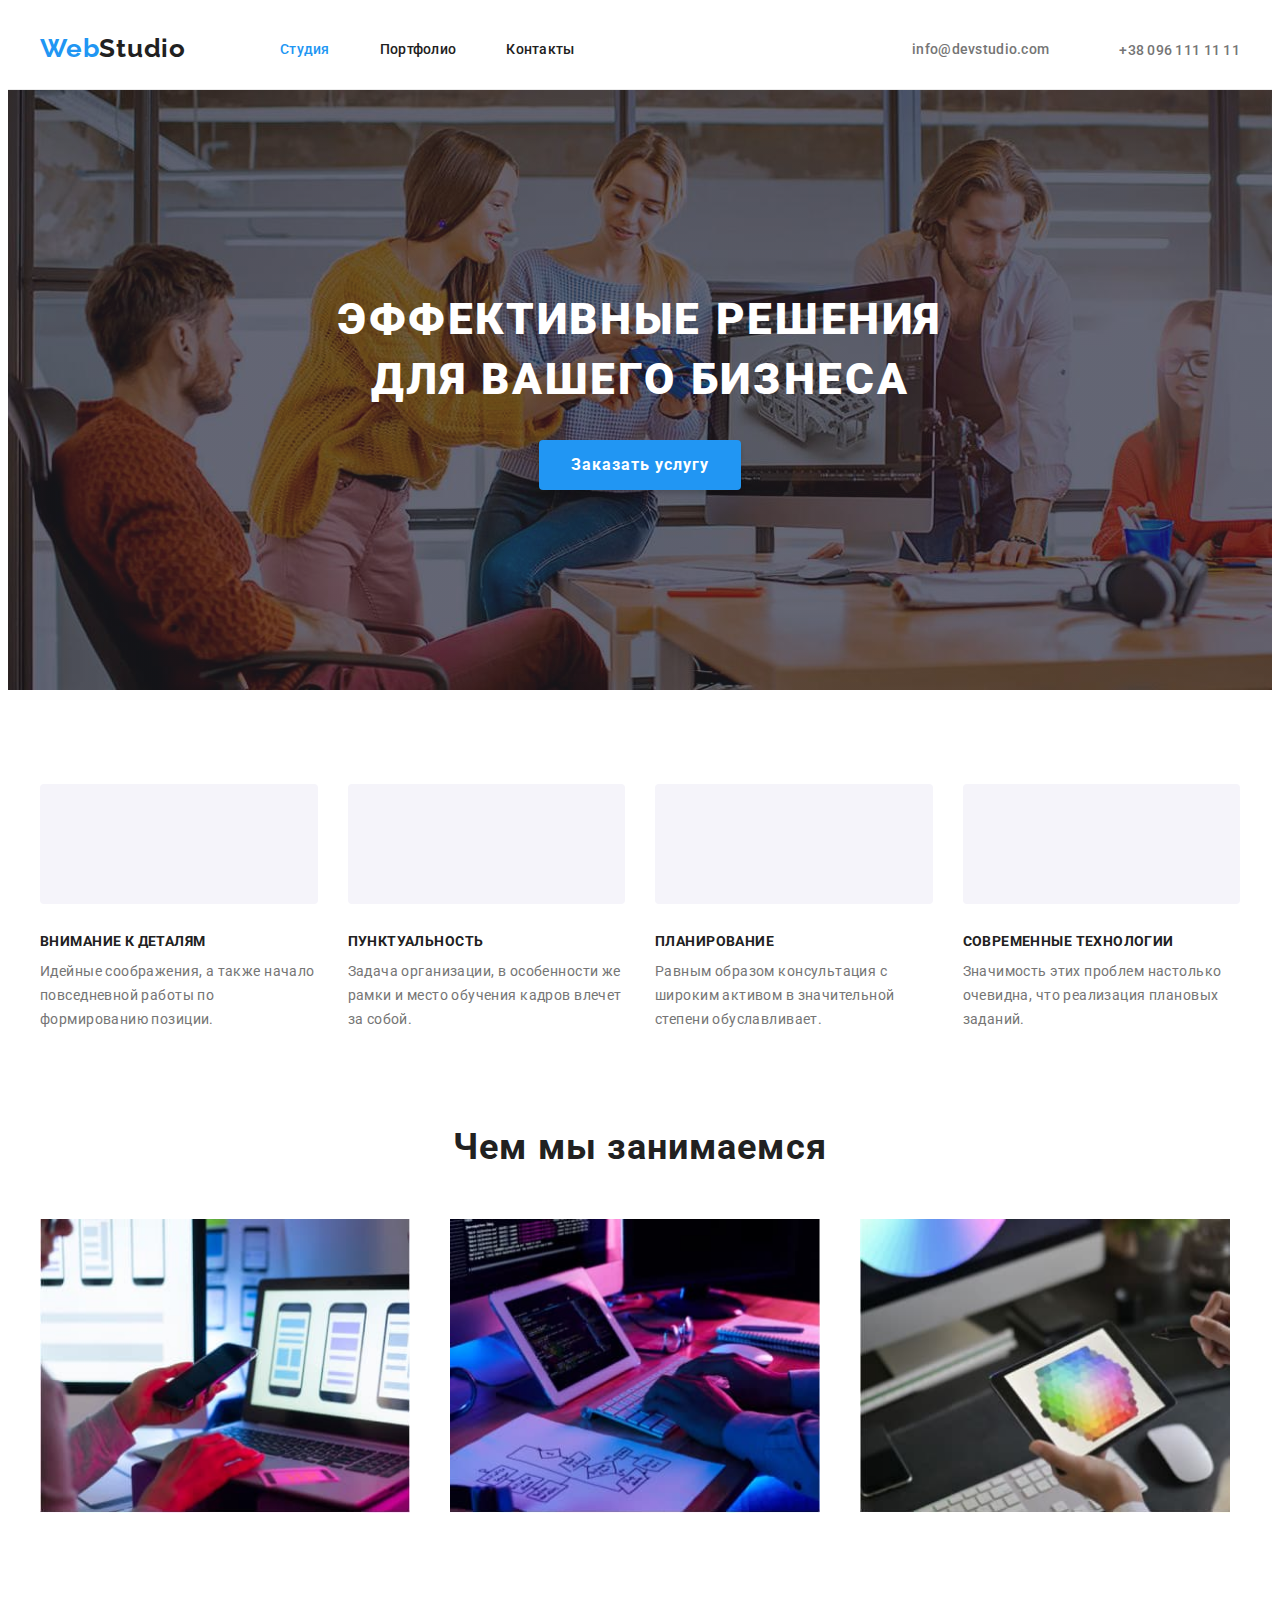
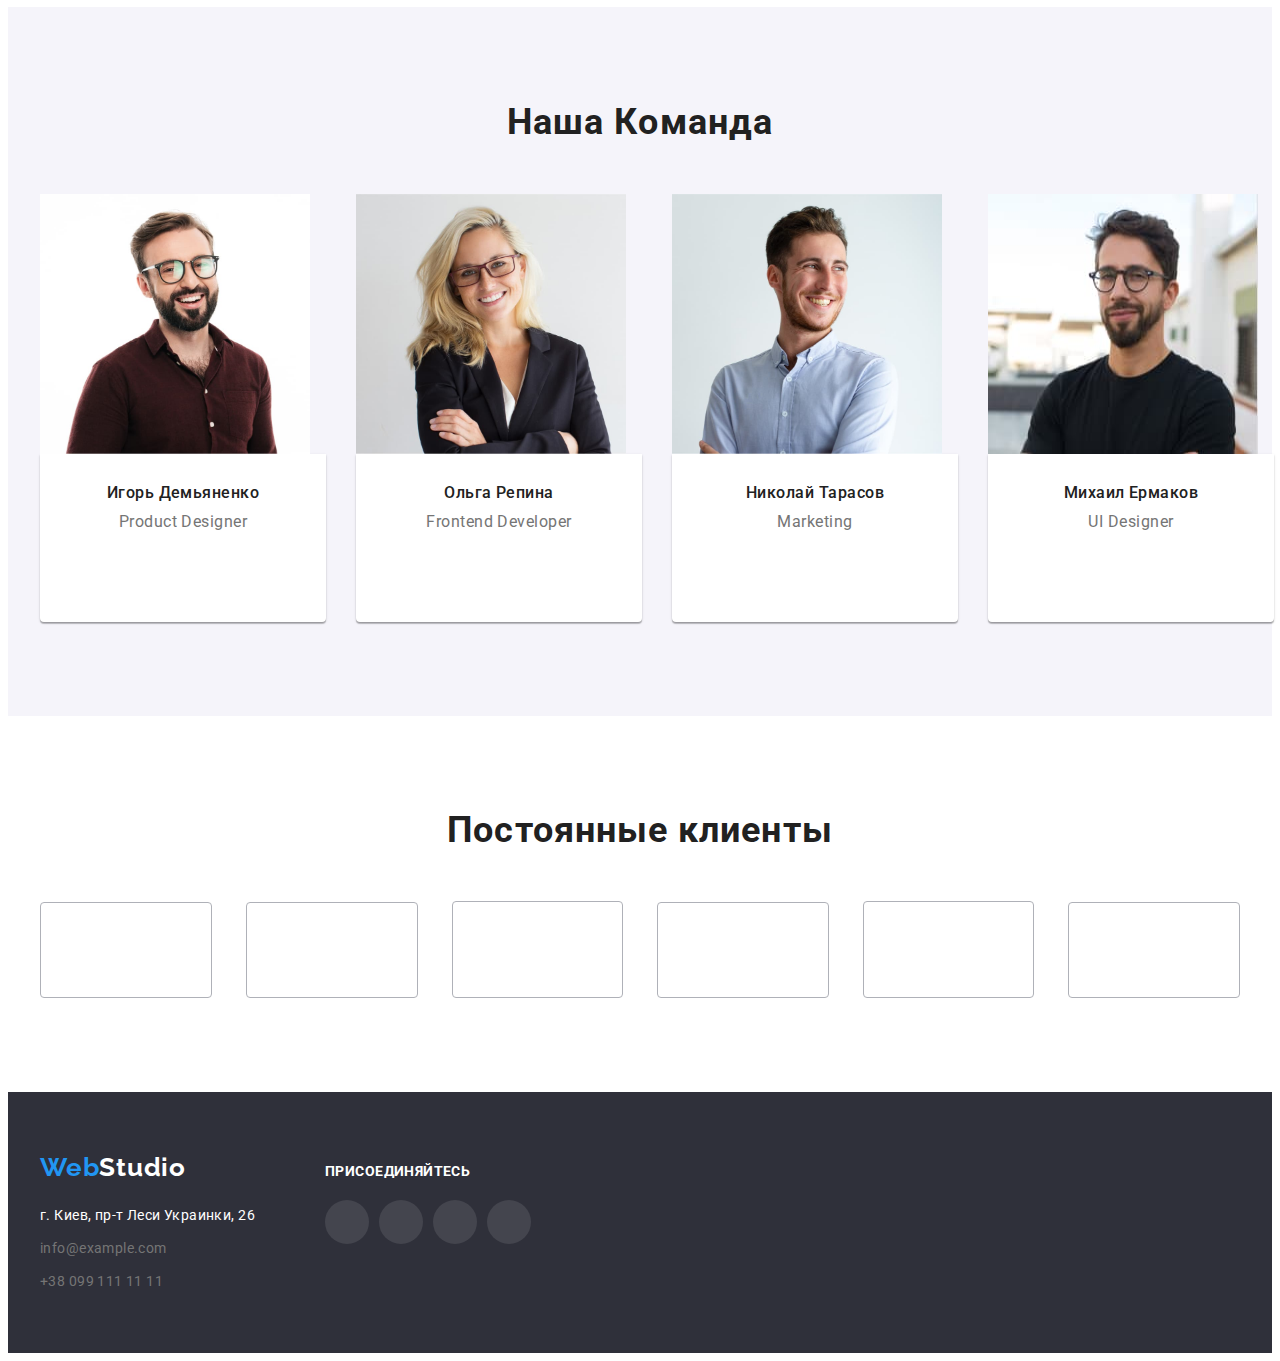
==== index.html @ a0083a1d "добавляет иконки и новые стили" ====
<!DOCTYPE html>
<html lang="ru">

<head>
    <link
        href="https://fonts.googleapis.com/css2?family=Raleway:wght@700&family=Roboto:wght@400;500;700;900&display=swap"
        rel="stylesheet">
    <meta charset="UTF-8">
    <link rel="stylesheet" href="https://cdnjs.cloudflare.com/ajax/libs/modern-normalize/1.0.0/modern-normalize.min.css"
        integrity="sha512-ISS7cAi1PEhQ8jnbJpJZMd29NlhNj4AWYyLOSp2CE/CsHxTCu+r+t0D2yoJudVrd0/8fTVPUVDzY5Tvli75u/g=="
        crossorigin="anonymous" />
    <meta http-equiv="X-UA-Compatible" content="IE=edge">
    <meta name="viewport" content="width=device-width, initial-scale=1.0">
    <link rel="stylesheet" href="./css/styles.css">
    <title>Веб-Студия</title>
</head>

<body>
    <header class="header">
        <div class="container">
      <nav class="navigation link">
    <a class="logo  link" href="./index.html" lang="en">
        Web<span class=" header-studio">Studio</span>
    </a>
    <ul class="navigation-list link list">
        <li class="navidation-item">
            <a class="navigation-link current link" href="./index.html">Студия</a>
        </li>
        <li class="navidation-item">
            <a class=" navigation-link   link" href="./portfolio.html">Портфолио</a>
        </li>
        <li class="navidation-item">
            <a class=" navigation-link link" href="">Контакты</a>
        </li>
    </ul>
    </nav>
     <div class="tells">
<ul class="tell-list list">
    <li class="tell-item"> 
        <a class="tell" href="mailto:info@devstudio.com"><svg class="tell-img" width="16" height="12">
            <use href="./images/sprite.svg#icon-envelope"></use>
        </svg>info@devstudio.com</a> </li>
    <li class="tell-item">
        
         <a class="tell" href="tel:+380961111111"><svg class="tell-img" width="10" height="16">
            <use href="./images/sprite.svg#icon-Vector"></use>
        </svg>+38 096 111 11 11</a>
         </li>
</ul>
     </div>
        </div>
 </header>
    <main>
        <!-- Hero -->
        <section class="heroo-color">
            <div class="container">
<h1 class="text">Эффективные решения <br> для вашего бизнеса</h1>
<button class="modal-btn" type="button">Заказать услугу</button>
          </div>
       </section>
       <!-- FEATURES -->
        <section class="features">
            <div class="container">
        <ul class="features-list list ">
            <li class="features-item">
                <div class="features-icon">
                    <svg class="features-img" width="70" height="70">
                        <use href="./images/sprite.svg#icon-antenna-1"></use>
                    </svg>
                </div>
                
                <h3 class="features-list-item">Внимание к деталям</h3>
                <p class="features-text-item">Идейные соображения, а также начало повседневной
                    работы по формированию позиции.</p>
        
            </li>
            <li class="features-item">
                <div class="features-icon">
                    <svg class="features-img" width="70" height="70">
                        <use href="./images/sprite.svg#icon-clock-1"></use>
                    </svg>
                </div>
               
                <h3 class="features-list-item">Пунктуальность</h3>
                <p class="features-text-item">
                    Задача организации, в особенности же рамки и место обучения кадров влечет за собой.
                </p>
        
            </li>
            <li class="features-item">
                <div class="features-icon">
                    <svg class="features-img" width="70" height="70">
                        <use href="./images/sprite.svg#icon-diagram-1"></use>
                    </svg>
                </div>
                
                <h3 class="features-list-item">Планирование</h3>
                <p class="features-text-item">
                    Равным образом консультация с широким активом в значительной степени обуславливает.
                </p>
        
            </li>
            <li class="features-item">
                <div class="features-icon">
                    <svg class="features-img" width="70" height="70">
                        <use href="./images/sprite.svg#icon-astronaut-1"></use>
                    </svg>
                </div>
             
                <h3 class="features-list-item">Современные технологии</h3>
                <p class="features-text-item">
                    Значимость этих проблем настолько очевидна, что реализация плановых заданий.
                </p>
        
            </li>
        </ul>
            </div>
            
        </section>
        <!-- WHAT_ARE_WE_DOING -->
        <section class="wedoing-list link">
            <div class="container">
                <h2 class="wedoing-list-title">Чем мы занимаемся</h2>
                <ul class="work-list list">
                
                    <li class="work-item">
                         <img src="./images/what_are_we_doing/job1.jpg" alt="пример_работы" width="370" height="294"> 
                        </li>
                    <li class="work-item">
                         <img src="./images/what_are_we_doing/job2.jpg" alt="пример_работы" width="370" height="294"> 
                        </li>
                    <li class="work-item"> 
                        <img src="./images/what_are_we_doing/job3.jpg" alt="пример_работы" width="370" height="294"> 
                    </li>
                </ul>
            </div>
        </section>
        <!-- TEAM -->
        <section class="our-team list link">
            <div class="container">
          <h2 class="our-team-first">Наша Команда</h2>
           <ul class="team-list list">
                    <li class="team-item">
                        <img src="./images/team/team1.jpg" alt="Член_команды" width="270" height="260">
                        <div class="our-team-wrapper">
                        <h3 class="name-team">
                            Игорь Демьяненко
                        </h3>
                         <p lang="en" class="proffesion-our-team">Product Designer</p>
                        <ul class="team-list-icon list ">
                            <li class="team-icon-item">
                                <a href="" class="team-icon-link link list"><svg class="team-icon" width="20" height="20">
                                        <use href="./images/sprite.svg#icon-instagram"></use>
                                    </svg></a>
                            </li>
                            <li class="team-icon-item">
                                <a href="" class="team-icon-link link list"><svg class="team-icon" width="20" height="20">
                                        <use href="./images/sprite.svg#icon-twitter"></use>
                                    </svg></a>
                            </li>
                            <li class="team-icon-item">
                                <a href="" class="team-icon-link link list"><svg class="team-icon" width="20" height="20">
                                        <use href="./images/sprite.svg#icon-facebook"></use>
                                    </svg></a>
                            </li>
                            <li class="team-icon-item">
                                <a href="" class="team-icon-link link list"><svg class="team-icon" width="20" height="20">
                                        <use href="./images/sprite.svg#icon-linkedin"></use>
                                    </svg></a>
                            </li>
                        </ul>
                        </div>
                        
                    </li>
                    <li class="team-item">
                        <img src="images/team/team2.jpg" alt="Член_команды" width="270" height="260">
                        <div class="our-team-wrapper">
                            <h3 class="name-team">
                                Ольга Репина
                            </h3>
                            <p lang="en" class="proffesion-our-team">Frontend Developer</p>
                        <ul class="team-list-icon list ">
                            <li class="team-icon-item">
                                <a href="" class="team-icon-link link list"><svg class="team-icon" width="20" height="20">
                                        <use href="./images/sprite.svg#icon-instagram"></use>
                                    </svg></a>
                            </li>
                            <li class="team-icon-item">
                                <a href="" class="team-icon-link link list"><svg class="team-icon" width="20" height="20">
                                        <use href="./images/sprite.svg#icon-twitter"></use>
                                    </svg></a>
                            </li>
                            <li class="team-icon-item">
                                <a href="" class="team-icon-link link list"><svg class="team-icon" width="20" height="20">
                                        <use href="./images/sprite.svg#icon-facebook"></use>
                                    </svg></a>
                            </li>
                            <li class="team-icon-item">
                                <a href="" class="team-icon-link link list"><svg class="team-icon" width="20" height="20">
                                        <use href="./images/sprite.svg#icon-linkedin"></use>
                                    </svg></a>
                            </li>
                        </ul>
                        </div>
                    </li>
                    <li class="team-item">
                        <img src="./images/team/team3.jpg" alt="Член_команды" width="270" height="260">
                        <div class="our-team-wrapper">
                            <h3 class="name-team">
                                Николай Тарасов
                            </h3>
                            <p lang="en" class="proffesion-our-team">Marketing</p>
                    <ul class="team-list-icon list ">
                        <li class="team-icon-item">
                            <a href="" class="team-icon-link link list"><svg class="team-icon" width="20" height="20">
                                    <use href="./images/sprite.svg#icon-instagram"></use>
                                </svg></a>
                        </li>
                        <li class="team-icon-item">
                            <a href="" class="team-icon-link link list"><svg class="team-icon" width="20" height="20">
                                    <use href="./images/sprite.svg#icon-twitter"></use>
                                </svg></a>
                        </li>
                        <li class="team-icon-item">
                            <a href="" class="team-icon-link link list"><svg class="team-icon" width="20" height="20">
                                    <use href="./images/sprite.svg#icon-facebook"></use>
                                </svg></a>
                        </li>
                        <li class="team-icon-item">
                            <a href="" class="team-icon-link link list"><svg class="team-icon" width="20" height="20">
                                    <use href="./images/sprite.svg#icon-linkedin"></use>
                                </svg></a>
                        </li>
                    </ul>
                        </div>
                    </li>
                    <li class="team-item">
                        <img src="./images/team/team4.jpg" alt="Член_команды" width="270" height="260">
                        <div class="our-team-wrapper">
                            <h3 class="name-team">
                                Михаил Ермаков
                            </h3>
                            <p class="proffesion-our-team">UI Designer</p>
                        <ul class="team-list-icon list ">
                            <li class="team-icon-item">
                                <a href="" class="team-icon-link link list"><svg class="team-icon" width="20" height="20">
                                        <use href="./images/sprite.svg#icon-instagram"></use>
                                    </svg></a>
                            </li>
                            <li class="team-icon-item">
                                <a href="" class="team-icon-link link list"><svg class="team-icon" width="20" height="20">
                                        <use href="./images/sprite.svg#icon-twitter"></use>
                                    </svg></a>
                            </li>
                            <li class="team-icon-item">
                                <a href="" class="team-icon-link link list"><svg class="team-icon" width="20" height="20">
                                        <use href="./images/sprite.svg#icon-facebook"></use>
                                    </svg></a>
                            </li>
                            <li class="team-icon-item">
                                <a href="" class="team-icon-link link list"><svg class="team-icon" width="20" height="20">
                                        <use href="./images/sprite.svg#icon-linkedin"></use>
                                    </svg></a>
                            </li>
                        </ul>

                        </div>
                    </li>
                   </ul>
            </div>
           
        </section>
        <section class="clients list">
            <div class="container">
                <h2 class="clients-title">Постоянные клиенты</h2>
                <ul class="clients-list">
                    <li class="clients-item">
                        <a href="" class="clients-link list link">
                            <svg class="clients-icon one" width="44" height="50">
                                <use
                                href="./images/sprite.svg#icon-logo-1">
                                </use>
                            </svg>
                        </a>
                    </li>
                    <li class="clients-item">
                        <a href="" class="clients-link link">
                            <svg class="clients-icon two" width="40" height="52">
                                <use
                                href="./images/sprite.svg#icon-logo-2">
                                </use>
                            </svg>
                        </a>
                    </li>
                    <li class="clients-item">
                        <a href="" class="clients-link link">
                            <svg class="clients-icon three" width="41" height="43">
                                <use
                                href="./images/sprite.svg#icon-logo-3">
                                </use>
                            </svg>
                        </a>
                    </li>
                    <li class="clients-item">
                        <a href="" class="clients-link link">
                            <svg class="clients-icon four" width="80" height="42">
                                <use
                                href="./images/sprite.svg#icon-logo-4">
                                </use>
                            </svg>
                        </a>
                    </li>
                    <li class="clients-item">
                        <a href="" class="clients-link link">
                            <svg class="clients-icon five" width="59" height="47">
                                <use href="./images/sprite.svg#icon-logo-5">
                                </use>
                            </svg>
                        </a>
                    </li>
                    <li class="clients-item">
                        <a href="" class="clients-link link">
                            <svg class="clients-icon six" width="88" height="46">
                                <use href="./images/sprite.svg#icon-Object">
                                </use>
                            </svg>
                        </a>
                    </li>
                </ul>
             </div>
        </section>
    </main>
        <footer class="footer">
            <div class="container">
                <div>
                    <a class="logo  link" href="./index.html" lang="en">Web<span class="footer-light footer-dark">Studio</span> </a>
                    <address class="address">
                        <ul class="list footer-list">
                            <li class="footer-address-list">
                                <a class="footer-address link" href="https://goo.gl/maps/CNWoaTKzeVFjFcxj6" target="_blank"
                                    rel="noopener noreferrer">г. Киев, пр-т Леси Украинки, 26</a>
                            </li>
                            <li class="footer-address-list">
                                <a class="footer-mail-tel link" href="mailto:info@example.com">info@example.com</a>
                            </li>
                            <li class="footer-address-list">
                                <a class="footer-mail-tel link" href="tel:+380991111111">+38 099 111 11 11</a>
                            </li>
                        </ul>
                    </address>
                </div>
                <div class="section-footer-social-list">
                    <p class="footer-link-title">Присоединяйтесь</p>
                    <ul class="footer-social-list list">
                        <li class="footer-social-list-item">
                            <a href="" class="footer-social-list-link">
                                <svg class="footer-social-list-icon" width="20" height="20">
                                    <use href="./images/sprite.svg#icon-instagram"></use>
                                </svg>
                            </a>
                        </li>
                        <li class="footer-social-list-item">
                            <a href="" class="footer-social-list-link">
                                <svg class="footer-social-list-icon" width="20" height="20">
                                    <use href="./images/sprite.svg#icon-twitter"></use>
                                </svg>
                            </a>
                        </li>
                        <li class="footer-social-list-item">
                            <a href="" class="footer-social-list-link">
                                <svg class="footer-social-list-icon" width="20" height="20">
                                    <use href="./images/sprite.svg#icon-facebook"></use>
                                </svg>
                            </a>
                        </li>
                        <li class="footer-social-list-item">
                            <a href="" class="footer-social-list-link">
                                <svg class="footer-social-list-icon" width="20" height="20">
                                    <use href="./images/sprite.svg#icon-linkedin"></use>
                                </svg>
                            </a>
                        </li>
                    </ul>
                </div>
            </div>
        </footer>
     </body>

</html>
---- css/styles.css ----
:root {
  --main-font: "Roboto", sans-serif;
  --secondary-font: "Raleway", sans-serif;
  --accent-color: #2196f3;
  --text-decoration-color: #757575;
  --title-color: #212121;
  --secondary-color: #ffffff;
  --footer-color: #2f303a;
  --footer-link-kolor: rgba(255, 255, 255, 0.6);
  --bacgraund-color: #2f303a;
  --bacground-secon-color: #f5f4fa;
  --section-pt: 94px;
  --section-pb: 94px;
  --icon-color: #afb1b8;
}
body {
  font-family: var(--main-font);
  color: var(--title-color);
}
ul {
  list-style-type: none;
}
a {
  text-decoration: none;
}
h1,
h2,
h3,
h4,
h5,
h6,
p {
  margin: 0;
}

ul,
ol {
  margin: 0;
  padding: 0;
}

img {
  display: block;
}
.visually-hidden {
  position: absolute !important;
  clip: rect(1px 1px 1px 1px); /* IE6, IE7 */
  clip: rect(1px, 1px, 1px, 1px);
  padding: 0 !important;
  border: 0 !important;
  height: 1px !important;
  width: 1px !important;
  overflow: hidden;
}

.link {
  current: var(--accent-color);
  text-decoration: none;
}
.list {
  list-style: none;
  color: var(--text-decoration-color);
}

.adress {
  font-style: normal;
}
/* ------ header ---- */
.container {
  width: 1200px;
  margin: 0 auto;
  padding-left: 15px;
  padding-right: 15px;
}
.header .container {
  display: flex;
  align-items: center;
}
.header {
  display: flex;
  align-items: center;
  padding-top: 25px;
  padding-bottom: 25px;
  border-bottom: 1px solid #ececec;
}
.navigation {
  display: flex;
  align-items: center;
}
.navigation-list {
  display: flex;
  align-items: center;
  margin-left: 94px;
}
.tell:hover .tell-img,
.tell:focus .tell-img {
  fill: var(--accent-color);
}
.tell-img {
  fill: rgba(117, 117, 117, 1);
}

.tell-list {
  display: flex;
  align-items: center;
}
.tell-item:not(:last-child) {
  margin-right: 50px;
}

.navidation-item:not(:last-child) {
  margin-right: 50px;
}

.navigation-link:hover,
.navigation-link:focus {
  color: var(--accent-color);
}
.header-studio {
  color: var(--title-color);
}
.navigation-link {
  font-family: var(--main-font);
  font-weight: 500;
  font-size: 14px;
  line-height: 1.14;
  letter-spacing: 0.02em;
  color: var(--title-color);
  padding-top: 32px;
  padding-bottom: 32px;
}
.tells {
  display: flex;
  align-items: center;
  margin-left: auto;
}
.tell-img {
  margin-right: 10px;
}
.tell-img:hover,
.tell-img:focus {
  color: var(--accent-color);
}

.tell {
  font-family: var(--main-font);
  font-weight: 500;
  font-size: 14px;
  line-height: 1.14;
  letter-spacing: 0.02em;
  color: var(--text-decoration-color);
  padding-top: 32px;
  padding-bottom: 32px;
}
.info:focus,
.info:hover {
  color: var(--accent-color);
}

.logo {
  font-family: var(--secondary-font);
  font-weight: 700;
  font-size: 26px;
  line-height: 1.2;
  letter-spacing: 0.03em;
  color: var(--accent-color);
}
.current {
  color: var(--accent-color);
}
/* ------ end header ---- */
/* ----- hero------ */
.text {
  font-family: var(--main-font);
  font-weight: 900;
  font-size: 44px;
  line-height: 1.36;
  letter-spacing: 0.06em;
  text-transform: uppercase;
  color: var(--secondary-color);
}
.heroo-color {
  background-color: var(--bacgraund-color);
  background-image: linear-gradient(
      rgba(47, 48, 58, 0.4),
      rgba(47, 48, 58, 0.4)
    ),
    url(../images/hero/hero.jpg);
  background-size: cover;
  background-repeat: no-repeat;
  max-width: 1600px;
  margin: 0 auto;
}
.heroo-color .container {
  text-align: center;
  width: 1200px;
  padding: 200px 0;
}
.modal-btn {
  font-family: inherit;
  font-weight: 700;
  font-size: 16px;
  line-height: 1.9;
  letter-spacing: 0.06em;
  color: var(--secondary-color);
  cursor: pointer;
  background: var(--accent-color);
  box-shadow: 0px 4px 4px rgba(0, 0, 0, 0.15);
  border-radius: 4px;
  padding: 10px 32px;
  min-width: 200px;
  margin-top: 30px;
  border-style: none;
}
.modal-btn:hover,
.modal-btn:focus {
  color: var(--secondary-color);
  background-color: var(--accent-color);
}

/* -----  end hero------ */

/* --- FEATURES ---*/
.features .container {
  width: 1200px;
  padding-top: 94px;
}
.features-list {
  display: flex;
  align-items: center;

  margin-left: -30px;
  margin-top: -30px;
}
.features-item {
  flex-basis: calc(100% / 4 - 30px);
  margin-left: 30px;
  margin-top: 30px;
}
.features-icon {
  display: flex;
  justify-content: center;
  align-items: center;
  margin-bottom: 30px;
  padding: 25px 100px;
  background-color: rgba(245, 244, 250, 1);
  border-radius: 4px;
}
.features-list-item {
  font-weight: 700;
  font-size: 14px;
  line-height: 1.14;
  letter-spacing: 0.03em;
  text-transform: uppercase;
  color: var(--title-color);
  margin-bottom: 10px;
}
.features-text-item {
  font-size: 14px;
  line-height: 1.7;
  letter-spacing: 0.03em;
  color: var(--text-decoration-color);
}
/* ---  end FEATURES ---*/
/* WHAT_ARE_WE_DOING */
.wedoing-list {
  padding-top: 94px;
}
.wedoing-list .container {
  width: 1200px;
  padding-bottom: 94px;
}
.work-list {
  display: flex;
  text-align: center;
  margin-left: -30px;
  margin-top: -30px;
}
.work-item {
  flex-basis: calc(100% / 3 - 30px);
  margin-left: 30px;
  margin-top: 30px;
}
.wedoing-list-title {
  font-weight: 700;
  font-size: 36px;
  line-height: 1.2;
  text-align: center;
  letter-spacing: 0.03em;
  margin-bottom: 50px;
  color: var(--title-color);
}
/* end WHAT_ARE_WE_DOING */
/* ---Team--- */
.our-team {
  align-items: center;
  padding-top: var(--section-pt);
  padding-bottom: var(--section-pb);
  background-color: var(--bacground-secon-color);
}
.our-team .container {
  width: 1200px;
}
.team-list {
  display: flex;
  text-align: center;
  margin-left: -30px;
  margin-top: -30px;
}
.team-item {
  flex-basis: calc(100% / 4 - 30px);
  margin-left: 30px;
  margin-top: 30px;
}
.team-icon-link:hover,
.team-icon-link:focus {
  background-color: var(--accent-color);
}
.team-icon-link:hover .team-icon,
.team-icon-link:focus .team-icon {
  fill: var(--secondary-color);
}

.team-list-icon {
  display: flex;
  align-items: center;
  justify-content: space-between;
  margin-top: 16px;
}

.team-icon-link {
  display: flex;
  justify-content: center;
  align-items: center;
  width: 44px;
  height: 44px;
  border-radius: 50%;
  fill: var(--icon-color);
}
.our-team-wrapper {
  padding: 30px 55px;
  background: var(--secondary-color);
  box-shadow: 0px 1px 3px rgba(0, 0, 0, 0.12), 0px 1px 1px rgba(0, 0, 0, 0.14),
    0px 2px 1px rgba(0, 0, 0, 0.2);
  border-radius: 0px 0px 4px 4px;
}

.our-team-first {
  text-align: center;
  font-weight: 700;
  font-size: 36px;
  line-height: 1.2;
  letter-spacing: 0.03em;
  color: var(--title-color);
  margin-bottom: 50px;
}
.name-team {
  font-weight: 500;
  font-size: 16px;
  line-height: 1.18;
  letter-spacing: 0.03em;
  margin-bottom: 10px;
  color: var(--title-color);
}
.proffesion-our-team {
  font-size: 16px;
  line-height: 1.18;
  letter-spacing: 0.03em;
  color: var(--text-decoration-color);
}
/* --- end Team--- */
/* ----clients---- */
.clients-title {
  padding-top: var(--section-pt);
  font-family: var(--main-font);
  font-weight: 700;
  font-size: 36px;
  line-height: 1.16;
  text-align: center;
  letter-spacing: 0.03em;
  color: var(--title-color);
}
.clients-link:hover,
.clients-link:focus {
  border: 1px solid rgba(33, 150, 243, 1);
  border-radius: 4px;
}

.clients-link:hover .clients-icon,
.clients-link:focus .clients-icon {
  fill: var(--accent-color);
}
.clients-link {
  display: block;
  fill: var(--icon-color);
  border: 1px solid #afb1b8;
  box-sizing: border-box;
  border-radius: 4px;
}
.clients-list {
  display: flex;
  align-items: center;
  justify-content: space-between;
  margin-top: 50px;
  padding-bottom: var(--section-pt);
}
.one {
  margin: 20px 63px;
}
.two {
  margin: 19px 65px;
}
.three {
  margin: 24px 64px;
}
.four {
  margin: 24px 45px;
}
.five {
  margin: 22px 55px;
}
.six {
  margin: 22px 41px;
}
/* ----end clients---- */
/* --footer-- */

.adress {
  display: flex;
  flex-direction: column;
  margin-top: 20px;
}
.footer-dark {
  color: var(--secondary-color);
}
.footer {
  display: flex;
  align-items: center;
  justify-content: center;
  background-color: var(--footer-color);
  padding-top: 60px;
  padding-bottom: 60px;
}

.footer .container {
  display: flex;
  align-items: baseline;
}

.address {
  font-style: normal;
  margin-top: 20px;
  margin-right: 70px;
}

.section-footer-social-list {
  width: 206px;
  height: 80px;
  margin: 0;
  padding: 0;
  box-sizing: content-box;
}

.footer-link-title {
  font-family: var(--main-font);
  font-weight: 700;
  font-size: 14px;
  line-height: 1.14;
  letter-spacing: 0.03em;
  text-transform: uppercase;
  color: var(--secondary-color);
  margin-bottom: 20px;
}

.footer-social-list {
  display: flex;
  align-items: center;
  justify-content: center;
}

.footer-social-list-item:not(:last-child) {
  margin-right: 10px;
}

.footer-social-list-link {
  display: flex;
  align-items: center;
  justify-content: center;
  width: 44px;
  height: 44px;
  border-radius: 50%;
  fill: var(--secondary-color);
  background-color: rgba(255, 255, 255, 0.1);
}

.footer-social-list-link:hover,
.footer-social-list-link:focus {
  fill: var(--secondary-color);
  background-color: var(--accent-color);
}

.footer-list {
  display: flex;
  flex-direction: column;
  justify-content: flex-start;
  align-items: flex-start;
}

.footer-address-list:not(:last-child) {
  margin-bottom: 9px;
}

.footer-address {
  font-weight: 400;
  font-size: 14px;
  line-height: 1.71;
  letter-spacing: 0.03em;
  color: var(--secondary-color);
}

.footer-mail-tel {
  font-weight: 400;
  font-size: 14px;
  line-height: 1.71;
  letter-spacing: 0.03em;
  color: var(--footer-mail-tel);
}

/* --end footer-- */
/* --- portfolio---- */
.main {
  padding-top: 94px;
  padding-bottom: 94px;
}
.main .container {
  width: 1200px;
  padding-left: 15px;
  padding-right: 15px;
}
.main-list {
  display: flex;
  margin-bottom: 50px;
  flex-direction: row;
  justify-content: center;
}
.list-btn:not(:last-child) {
  margin-right: 8px;
}

.projekt-list {
  display: flex;
  align-items: center;
  flex-wrap: wrap;
  margin-left: -30px;
  margin-top: -30px;
}

.main-btn:hover,
.main-btn:focus {
  color: var(--bacground-secon-color);
  background: var(--accent-color);
}
.main-btn {
  font-family: inherit;
  font-weight: 500;
  font-size: 16px;
  line-height: 1.62;
  letter-spacing: 0.03em;
  color: var(--title-color);
  background: var(--bacground-secon-color);
  box-shadow: 0px 3px 1px rgba(0, 0, 0, 0.1), 0px 1px 2px rgba(0, 0, 0, 0.08),
    0px 2px 2px rgba(0, 0, 0, 0.12);
  border-radius: 4px;
  border-style: none;
  min-width: 100px;
  cursor: pointer;
  padding: 6px 22px;
}
.projekt-item:hover {
  filter: drop-shadow(0px 4px 4px rgba(0, 0, 0, 0.25));
}
.projekt-item {
  font-weight: 700;
  font-size: 18px;
  line-height: 2;
  letter-spacing: 0.06em;
  color: var(--title-color);
  background-color: var(--secondary-color);
  flex-basis: calc(100% / 9 - 30px);
  margin-left: 30px;
  margin-top: 30px;
}
.projekt-list-item {
  font-family: var(--main-font);
  font-weight: 700;
  font-size: 18px;
  line-height: 2;
  letter-spacing: 0.06em;
  color: var(--title-color);
  margin-bottom: 4px;
}
.projekt-wrapper {
  border: 1px solid rgba(238, 238, 238, 1);
  padding: 24px 20px;
  border-top: none;
}
.info-item {
  font-weight: 400;
  font-size: 16px;
  line-height: 1.87;
  letter-spacing: 0.03em;
  color: var(--text-decoration-color);
}

/* ----portfolio---- */
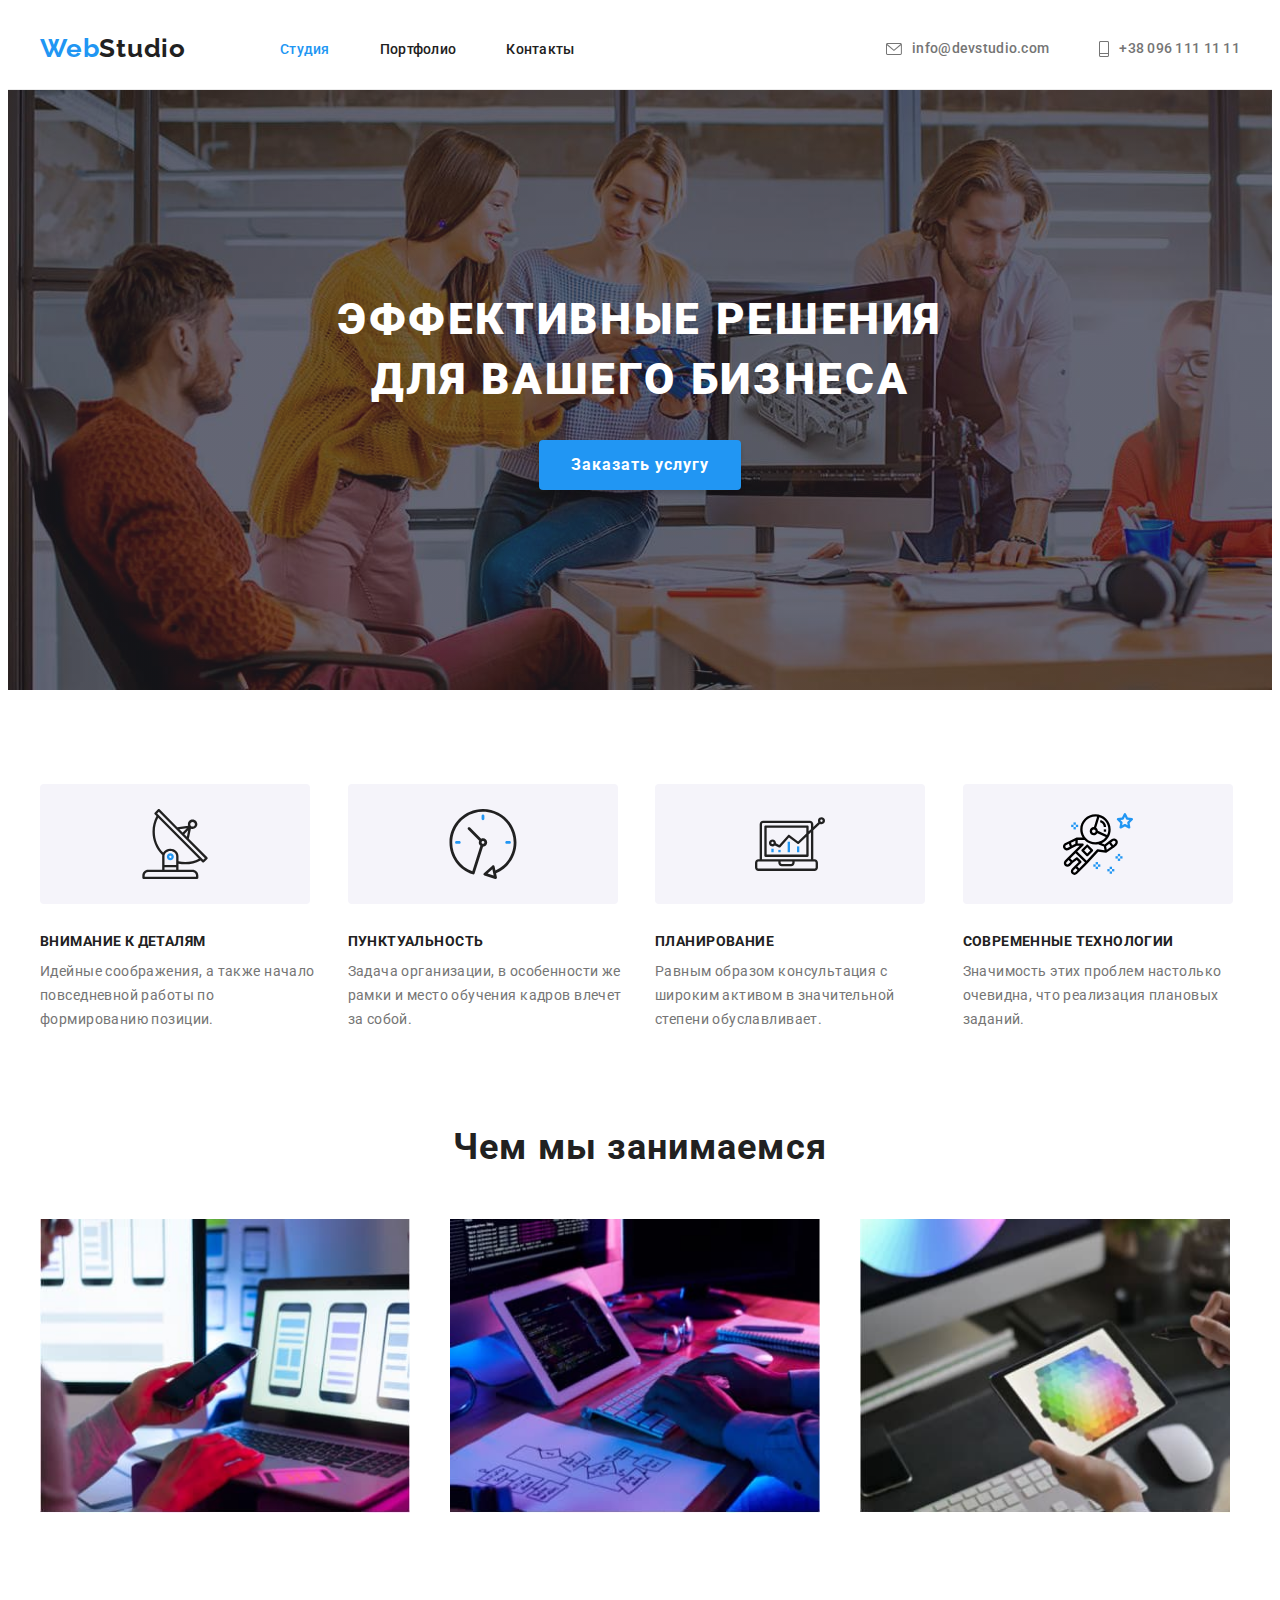
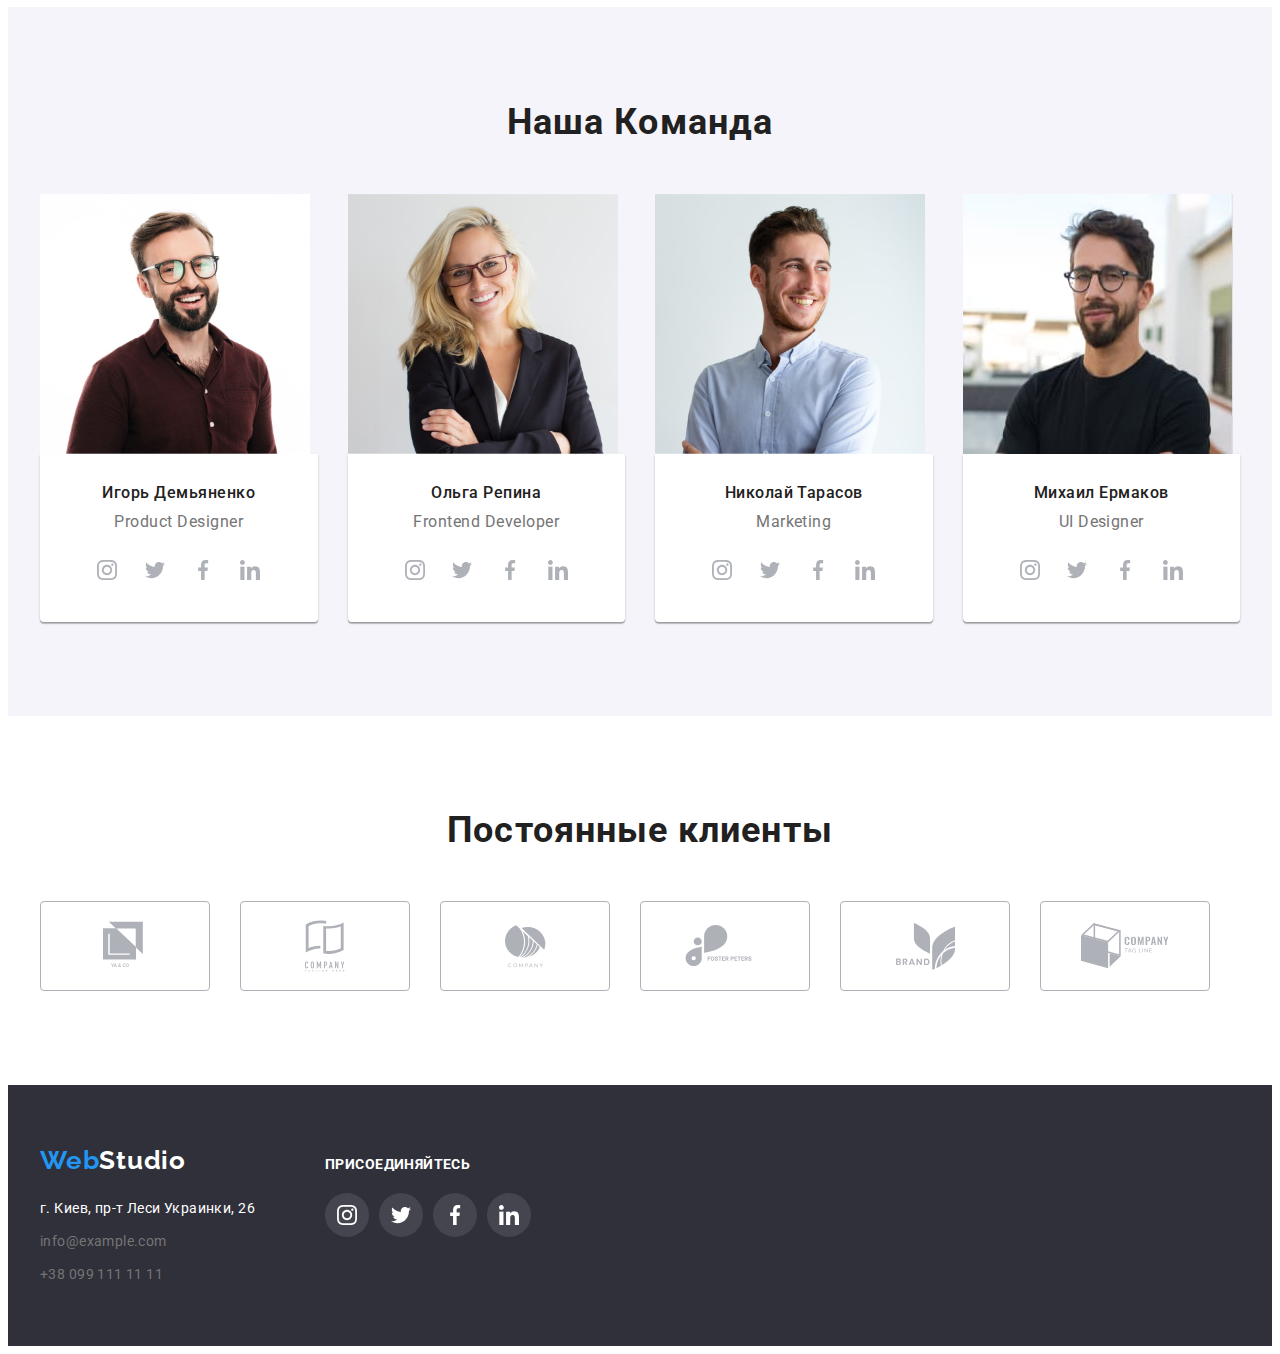
==== commit 8b1e937d: "убирает лишние классы" ====
--- a/index.html
+++ b/index.html
@@ -271,12 +271,12 @@
            
         </section>
         <section class="clients list">
-            <div class="container">
-                <h2 class="clients-title">Постоянные клиенты</h2>
+            <h2 class="clients-title">Постоянные клиенты</h2>
+            <div class="container">
                 <ul class="clients-list">
                     <li class="clients-item">
                         <a href="" class="clients-link list link">
-                            <svg class="clients-icon one" width="44" height="50">
+                            <svg class="clients-icon" width="44" height="50">
                                 <use
                                 href="./images/sprite.svg#icon-logo-1">
                                 </use>
@@ -285,7 +285,7 @@
                     </li>
                     <li class="clients-item">
                         <a href="" class="clients-link link">
-                            <svg class="clients-icon two" width="40" height="52">
+                            <svg class="clients-icon" width="40" height="52">
                                 <use
                                 href="./images/sprite.svg#icon-logo-2">
                                 </use>
@@ -294,7 +294,7 @@
                     </li>
                     <li class="clients-item">
                         <a href="" class="clients-link link">
-                            <svg class="clients-icon three" width="41" height="43">
+                            <svg class="clients-icon" width="41" height="43">
                                 <use
                                 href="./images/sprite.svg#icon-logo-3">
                                 </use>
@@ -303,7 +303,7 @@
                     </li>
                     <li class="clients-item">
                         <a href="" class="clients-link link">
-                            <svg class="clients-icon four" width="80" height="42">
+                            <svg class="clients-icon" width="80" height="42">
                                 <use
                                 href="./images/sprite.svg#icon-logo-4">
                                 </use>
@@ -312,7 +312,7 @@
                     </li>
                     <li class="clients-item">
                         <a href="" class="clients-link link">
-                            <svg class="clients-icon five" width="59" height="47">
+                            <svg class="clients-icon" width="59" height="47">
                                 <use href="./images/sprite.svg#icon-logo-5">
                                 </use>
                             </svg>
@@ -320,7 +320,7 @@
                     </li>
                     <li class="clients-item">
                         <a href="" class="clients-link link">
-                            <svg class="clients-icon six" width="88" height="46">
+                            <svg class="clients-icon" width="88" height="46">
                                 <use href="./images/sprite.svg#icon-Object">
                                 </use>
                             </svg>
@@ -332,7 +332,7 @@
     </main>
         <footer class="footer">
             <div class="container">
-                <div>
+                <div class="footer-logo-box">
                     <a class="logo  link" href="./index.html" lang="en">Web<span class="footer-light footer-dark">Studio</span> </a>
                     <address class="address">
                         <ul class="list footer-list">
--- a/css/styles.css
+++ b/css/styles.css
@@ -54,7 +54,7 @@
 }
 
 .link {
-  current: var(--accent-color);
+  content: var(--accent-color);
   text-decoration: none;
 }
 .list {
@@ -137,20 +137,24 @@
 .tell-img {
   margin-right: 10px;
 }
+.tell:hover,
+.tell:focus {
+  color: var(--accent-color);
+}
 .tell-img:hover,
 .tell-img:focus {
   color: var(--accent-color);
 }
 
 .tell {
+  display: flex;
+  align-items: center;
   font-family: var(--main-font);
   font-weight: 500;
   font-size: 14px;
   line-height: 1.14;
   letter-spacing: 0.02em;
   color: var(--text-decoration-color);
-  padding-top: 32px;
-  padding-bottom: 32px;
 }
 .info:focus,
 .info:hover {
@@ -242,9 +246,10 @@
   justify-content: center;
   align-items: center;
   margin-bottom: 30px;
-  padding: 25px 100px;
   background-color: rgba(245, 244, 250, 1);
   border-radius: 4px;
+  width: 270px;
+  height: 120px;
 }
 .features-list-item {
   font-weight: 700;
@@ -338,7 +343,7 @@
   fill: var(--icon-color);
 }
 .our-team-wrapper {
-  padding: 30px 55px;
+  padding: 30px 45px;
   background: var(--secondary-color);
   box-shadow: 0px 1px 3px rgba(0, 0, 0, 0.12), 0px 1px 1px rgba(0, 0, 0, 0.14),
     0px 2px 1px rgba(0, 0, 0, 0.2);
@@ -370,8 +375,11 @@
 }
 /* --- end Team--- */
 /* ----clients---- */
+.clients {
+  padding-top: var(--section-pt);
+  padding-bottom: var(--section-pt);
+}
 .clients-title {
-  padding-top: var(--section-pt);
   font-family: var(--main-font);
   font-weight: 700;
   font-size: 36px;
@@ -391,37 +399,26 @@
   fill: var(--accent-color);
 }
 .clients-link {
-  display: block;
+  display: flex;
+  align-items: center;
+  justify-content: center;
   fill: var(--icon-color);
   border: 1px solid #afb1b8;
   box-sizing: border-box;
   border-radius: 4px;
-}
+  width: 170px;
+  height: 90px;
+}
+.clients-item:not(:first-child) {
+  margin-left: 30px;
+}
+
 .clients-list {
   display: flex;
   align-items: center;
-  justify-content: space-between;
   margin-top: 50px;
-  padding-bottom: var(--section-pt);
-}
-.one {
-  margin: 20px 63px;
-}
-.two {
-  margin: 19px 65px;
-}
-.three {
-  margin: 24px 64px;
-}
-.four {
-  margin: 24px 45px;
-}
-.five {
-  margin: 22px 55px;
-}
-.six {
-  margin: 22px 41px;
-}
+}
+
 /* ----end clients---- */
 /* --footer-- */
 
@@ -446,11 +443,12 @@
   display: flex;
   align-items: baseline;
 }
-
+.footer-logo-box {
+  margin-right: 70px;
+}
 .address {
   font-style: normal;
   margin-top: 20px;
-  margin-right: 70px;
 }
 
 .section-footer-social-list {
